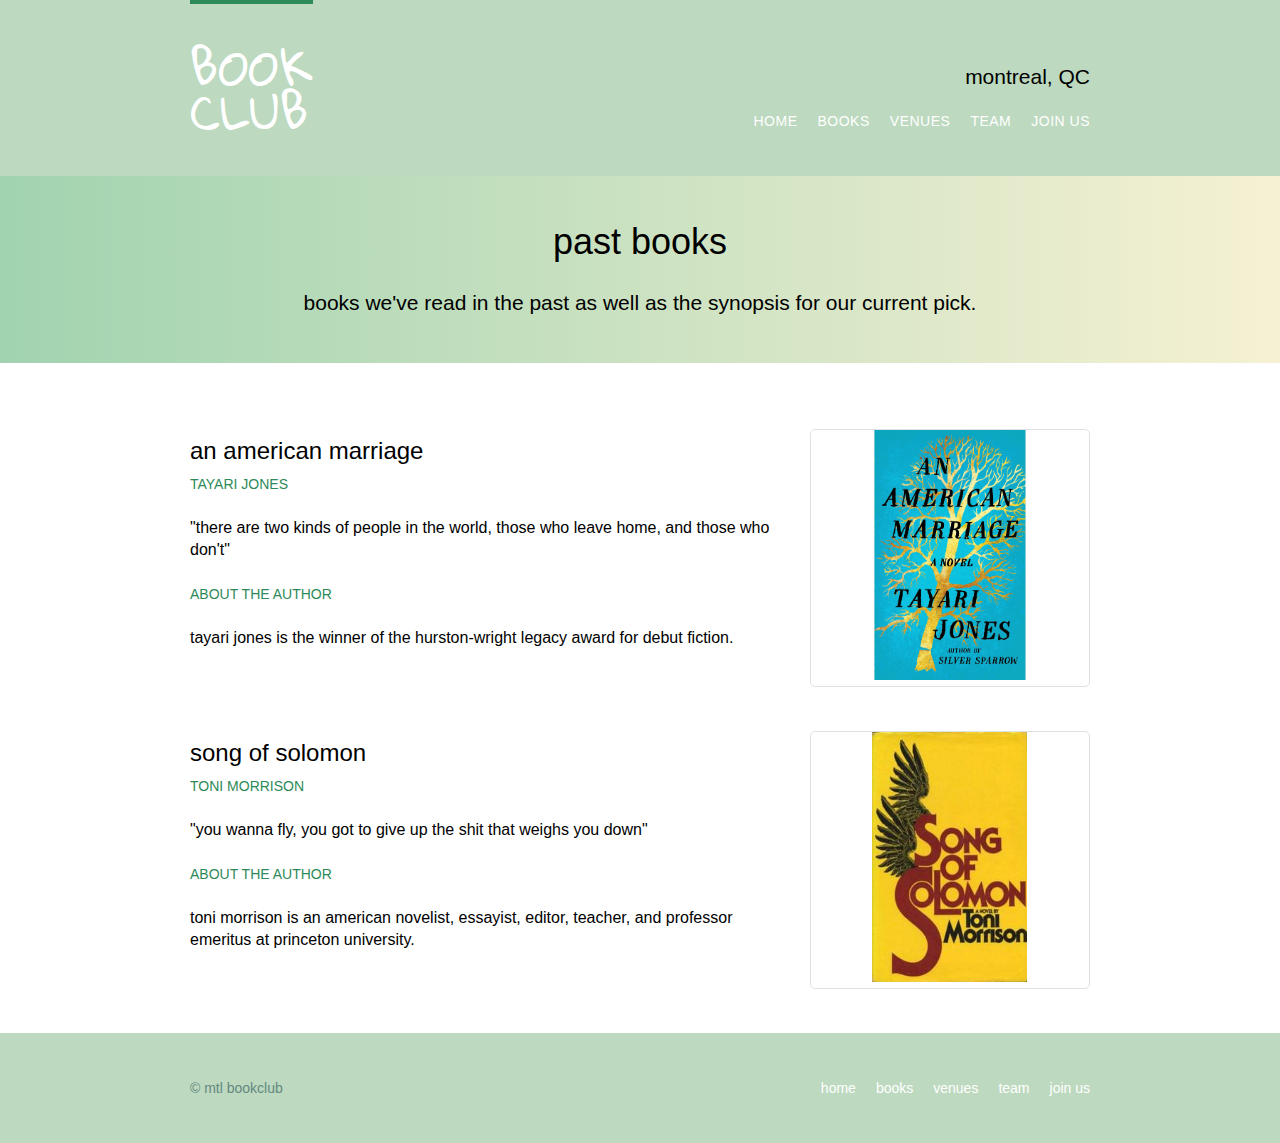
==== books.html @ 5877bc2e "initial commit" ====
<!DOCTYPE html>
<html lang="en">

<head>
  <meta charset="utf-8">
  <title>bookwormz</title>
  <link rel="stylesheet" href="styles/styles.css">
  <link rel="stylesheet" href="https://fonts.googleapis.com/css?family=Gloria+Hallelujah">
</head>

<body>

  <!-- Header -->
  <header class="primary-header container group">

    <h1 class="logo">
      <a href="index.html">book <br> club</a>
    </h1>

    <h3 class="tagline">montreal, QC </h3>

    <nav class="nav primary-nav">
      <ul>
      <li><a href="index.html">home</a></li><!--
      --><li><a href="books.html">books</a></li><!--
      --><li><a href="venues.html">venues</a></li><!--
      --><li><a href="team.html">team</a></li><!--
      --><li><a href="join.html">join us</a></li>
     </ul>
    </nav>

  </header>


  <section class="row-alt">
    <div class="lead container">

      <h1>past books</h1>
      <p> books we've read in the past as well as the synopsis for our current pick.</p>

    </div>
  </section>

<!-- Book List -->

  <section class="row">
    <div class="grid">

      <section class="book" id="an-american-marriage">
        <div class="col-2-3">
          <h2>an american marriage</h2>
          <h5>tayari jones</h5>
          <p>"there are two kinds of people in the world, those who leave home, and those who don't"</p>

          <h5>about the author</h5>
          <p>tayari jones is the winner of the hurston-wright legacy award for debut fiction.</p>
        </div><!--

        --><aside class="col-1-3">
        <div class="book-photo">
          <img src="images/books/tayari_jones.jpg" alt="photo of blue book cover with black leafless tree" height="250" width="230">
        </div>

        </aside>

      </section>

      <section id="song-of-solomon">
        <div class="col-2-3">
          <h2>song of solomon</h2>
          <h5>toni morrison</h5>
          <p>"you wanna fly, you got to give up the shit that weighs you down"</p>

          <h5>about the author</h5>
          <p>toni morrison is an american novelist, essayist, editor, teacher, and professor emeritus at princeton university.</p>
        </div><!--

        --><aside class="col-1-3">
        <div class="book-photo">
          <img src="images/books/toni_morrison.jpg" alt="photo of yellow book cover with text of book in black" height="250" width="155">
        </div>

        </aside>

      </section>

    </div>
  </section>


<footer class="primary-footer container group">
  <small> &copy; mtl bookclub</small>
  <nav class="nav">
    <ul>
      <li><a href="index.html">home</a></li><!--
      --><li><a href="books.html">books</a></li><!--
      --><li><a href="venues.html">venues</a></li><!--
      --><li><a href="team.html">team</a></li><!--
      --><li><a href="join.html">join us</a></li>
   </ul>
  </nav>
  </footer>
</body>
</html>
---- styles/styles.css ----
/* http://meyerweb.com/eric/tools/css/reset/
   v2.0 | 20110126
   License: none (public domain)
*/

html, body, div, span, applet, object, iframe,
h1, h2, h3, h4, h5, h6, p, blockquote, pre,
a, abbr, acronym, address, big, cite, code,
del, dfn, em, img, ins, kbd, q, s, samp,
small, strike, strong, sub, sup, tt, var,
b, u, i, center,
dl, dt, dd, ol, ul, li,
fieldset, form, label, legend,
table, caption, tbody, tfoot, thead, tr, th, td,
article, aside, canvas, details, embed,
figure, figcaption, footer, header, hgroup,
menu, nav, output, ruby, section, summary,
time, mark, audio, video {
  margin: 0;
  padding: 0;
  border: 0;
  font-size: 100%;
  font: inherit;
  vertical-align: baseline;
}
/* HTML5 display-role reset for older browsers */
article, aside, details, figcaption, figure,
footer, header, hgroup, menu, nav, section {
  display: block;
}
body {
  line-height: 1;
}
ol, ul {
  list-style: none;
}
blockquote, q {
  quotes: none;
}
blockquote:before, blockquote:after,
q:before, q:after {
  content: '';
  content: none;
}
table {
  border-collapse: collapse;
  border-spacing: 0;
}

/*
  ========================================
  Custom styles
  ========================================
*/

body {
  background: #BDD9BF;
  color: #000;
  font: 300 16px/22px "Helvetica", sans-serif;
}

/*
  ========================================
  Grid
  ========================================
*/

*,
*:before,
*:after {
  -webkit-box-sizing: border-box;
     -moz-box-sizing: border-box;
          box-sizing: border-box;
}
.container,
.grid {
  margin: 0 auto;
  width: 960px;
}
.container {
  padding-left: 30px;
  padding-right: 30px;
}
.grid,
.col-1-3,
.col-2-3 {
  padding-left: 15px;
  padding-right: 15px;
}
.col-1-3,
.col-2-3  {
  display: inline-block;
  vertical-align: top;
}
.col-1-3 {
  width: 33.33%;
}
.col-2-3 {
  width: 66.66%;
}

/*
  ========================================
  Clearfix
  ========================================
*/

.group:before,
.group:after {
  content: "";
  display: table;
}
.group:after {
  clear: both;
}
.group {
  clear: both;
  *zoom: 1;
}

/*
  ========================================
  Rows
  ========================================
*/

.row {
  background: #fff;
  padding: 66px 0 44px 0;
}

.row,
.row-alt {
  min-width: 960px;
}

.row-alt {
  background: #a1d3b0;
  background: -webkit-linear-gradient(to right, #a1d3b0, #f6f1d3);
  background: -moz-linear-gradient(to right, #a1d3b0, #f6f1d3);
  background: linear-gradient(to right, #a1d3b0, #f6f1d3);
  padding: 44px 0 22px 0;
}

/*
  ========================================
  Typography
  ========================================
*/

h1, h2, h3, h4 {
  color: #000;
}
h1, h3, h4, h5, p {
  margin-bottom: 22px;
}
h1 {
  font-size: 36px;
  line-height: 44px;
}
h2 {
  font-size: 24px;
  line-height: 44px;
}
h3 {
  font-size: 21px;
}
h4 {
  font-size: 18px;
}
h5 {
  color: #2E8A59;
  font-size: 14px;
  font-weight: 400;
  text-transform: uppercase;
}
strong {
  font-weight: 400;
}
cite,
em {
  font-style: italic;
}

/*
  ========================================
  Leads
  ========================================
*/

.lead {
  text-align: center;
}

.lead p {
  font-size: 21px;
  line-height: 33px;
}

/*
  ========================================
  Links
  ========================================
*/

a {
  color: #113221;
  text-decoration: none;
}

a:hover {
  color: #fff;
}

p a {
  border-bottom: 1px solid #dfe2e5;
}

.primary-header a,
.primary-footer a {
  color: #fff;
}

.primary-header a:hover,
.primary-footer a:hover {
  color: #2E8A59;
}

/*
  ========================================
  Buttons
  ========================================
*/

.btn {
  border-radius: 5px;
  color: #fff;
  cursor: pointer;
  display: inline-block;
  font-weight: 400;
  letter-spacing: .5px;
  margin: 0;
  text-transform: uppercase;
}
.btn-alt {
  border: 1px solid #fff;
  padding: 10px 30px;
}
.btn-alt:hover {
  background: #fff;
  color: #2E8A59
}

/*
  ========================================
  Primary header
  ========================================
*/

.logo {
  border-top: 4px solid #2E8A59;
  float: left;
  font-size: 48px;
  font-family: "Gloria Hallelujah";
  font-weight: 100;
  letter-spacing: .5px;
  line-height: 44px;
  padding: 40px 0 22px 0;
  text-transform: uppercase;
}
.tagline {
  margin: 66px 0 22px 0;
  text-align: right;
}
.primary-nav {
  font-size: 14px;
  font-weight: 400;
  letter-spacing: .5px;
  text-transform: uppercase;
}

/*
  ========================================
  Primary footer
  ========================================
*/

.primary-footer {
  color: #648880;
  font-size: 14px;
  padding-bottom: 44px;
  padding-top: 44px;
}
.primary-footer small {
  float: left;
  font-weight: 400;
}

/*
  ========================================
  Navigation
  ========================================
*/

.nav {
  text-align: right;
}

.nav li {
  display: inline-block;
  margin: 0 10px;
  vertical-align: top;
}

.nav li:last-child {
  margin-right: 0;
}

/*
  ========================================
  Home
  ========================================
*/

.hero {
  color: #fff;
  line-height: 44px;
  padding: 22px 80px 66px 80px;
  text-align: center;
}
.hero h2 {
  font-size: 36px;
}
.hero p {
  font-size: 24px;
  font-weight: 100;
}

/*
  ========================================
  Teasers
  ========================================
*/

.teaser img {
  border-radius: 5px;
  display: block;
  margin-bottom: 22px;
  max-width: 100%;
}

/*
  ========================================
  Books
  ========================================
*/

.book-photo {
  border: 1px solid #dfe2e5;
  border-radius: 5px;
  text-align: center;
}

.book {
  margin-bottom: 44px;
}

/*
  =======================================
  Venues
  =======================================
*/

.venue-current {
  margin-bottom: 66px;
}

.venue-previous {
  margin-bottom: 22px;
}

.venue-map {
  height: 264px;
}

/*
  =======================================
  Team
  =======================================
*/

.board-info {
  border: 1px solid #dfe2e5;
  border-radius: 5px;
  margin-top: 88px;
  padding-bottom: 22px;
  text-align: center;
}

.board-info img {
  border-radius: 50%;
  height: 130px;
  margin: -66px 0 22px 0;
  vertical-align: top;
}

.board-info a:hover {
  color: #2E8A59
}

.bios {
  margin-bottom: 44px;
}

/*
  ======================================
  Join
  ======================================
*/

.why-join {
  list-style: square;
  margin: 0 0 22px 30px;
}

form {
  margin-bottom: 22px;
}

input,
textarea{
  font: 300 16px/22px "Helvetica", Arial, sans-serif;
}

.register label {
  color: #648880;
  cursor: pointer;
  font-weight: 400;
}

.register input,
.register textarea {
  border: 1px solid #c6c9cc;
  border-radius: 5px;
  color: #888;
  display: block;
  margin: 5px 0 27px 0;
  padding: 5px 8px;
  width: 100%;
}

.register textarea {
  height: 78px;
}

.btn-default {
  border: 0;
  background: #648880;
  padding: 11px 30px;
  font-size: 14px;
}
.btn-default:hover {
  background: #77a198;
}
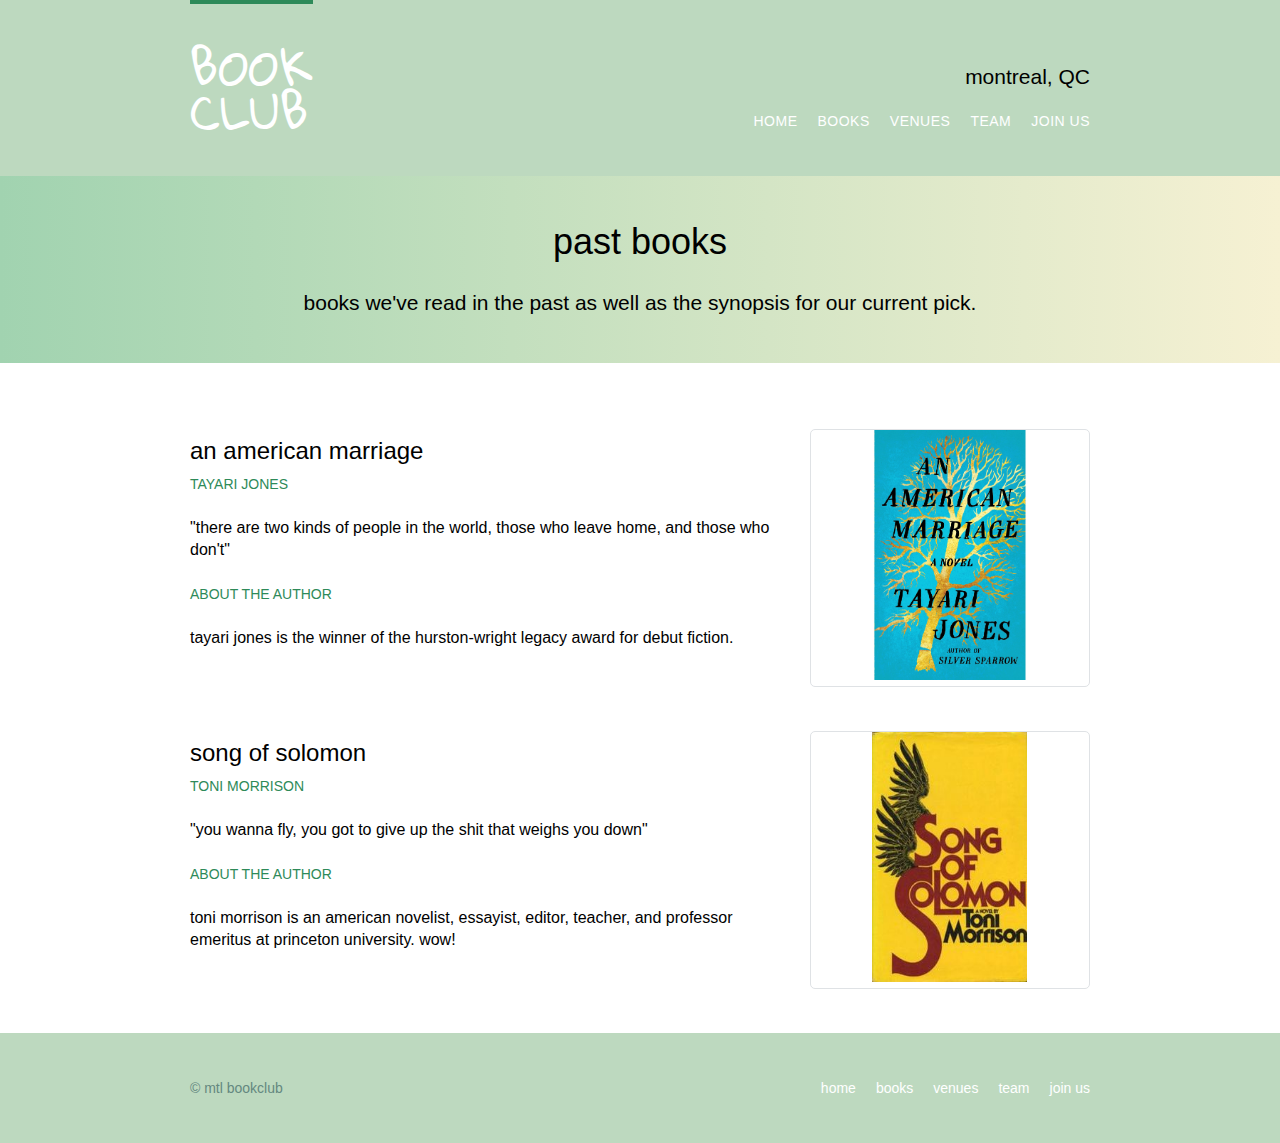
==== commit b2abaa5b: "minor edit" ====
--- a/books.html
+++ b/books.html
@@ -72,7 +72,7 @@
           <p>"you wanna fly, you got to give up the shit that weighs you down"</p>
 
           <h5>about the author</h5>
-          <p>toni morrison is an american novelist, essayist, editor, teacher, and professor emeritus at princeton university.</p>
+          <p>toni morrison is an american novelist, essayist, editor, teacher, and professor emeritus at princeton university. wow!</p>
         </div><!--
 
         --><aside class="col-1-3">
